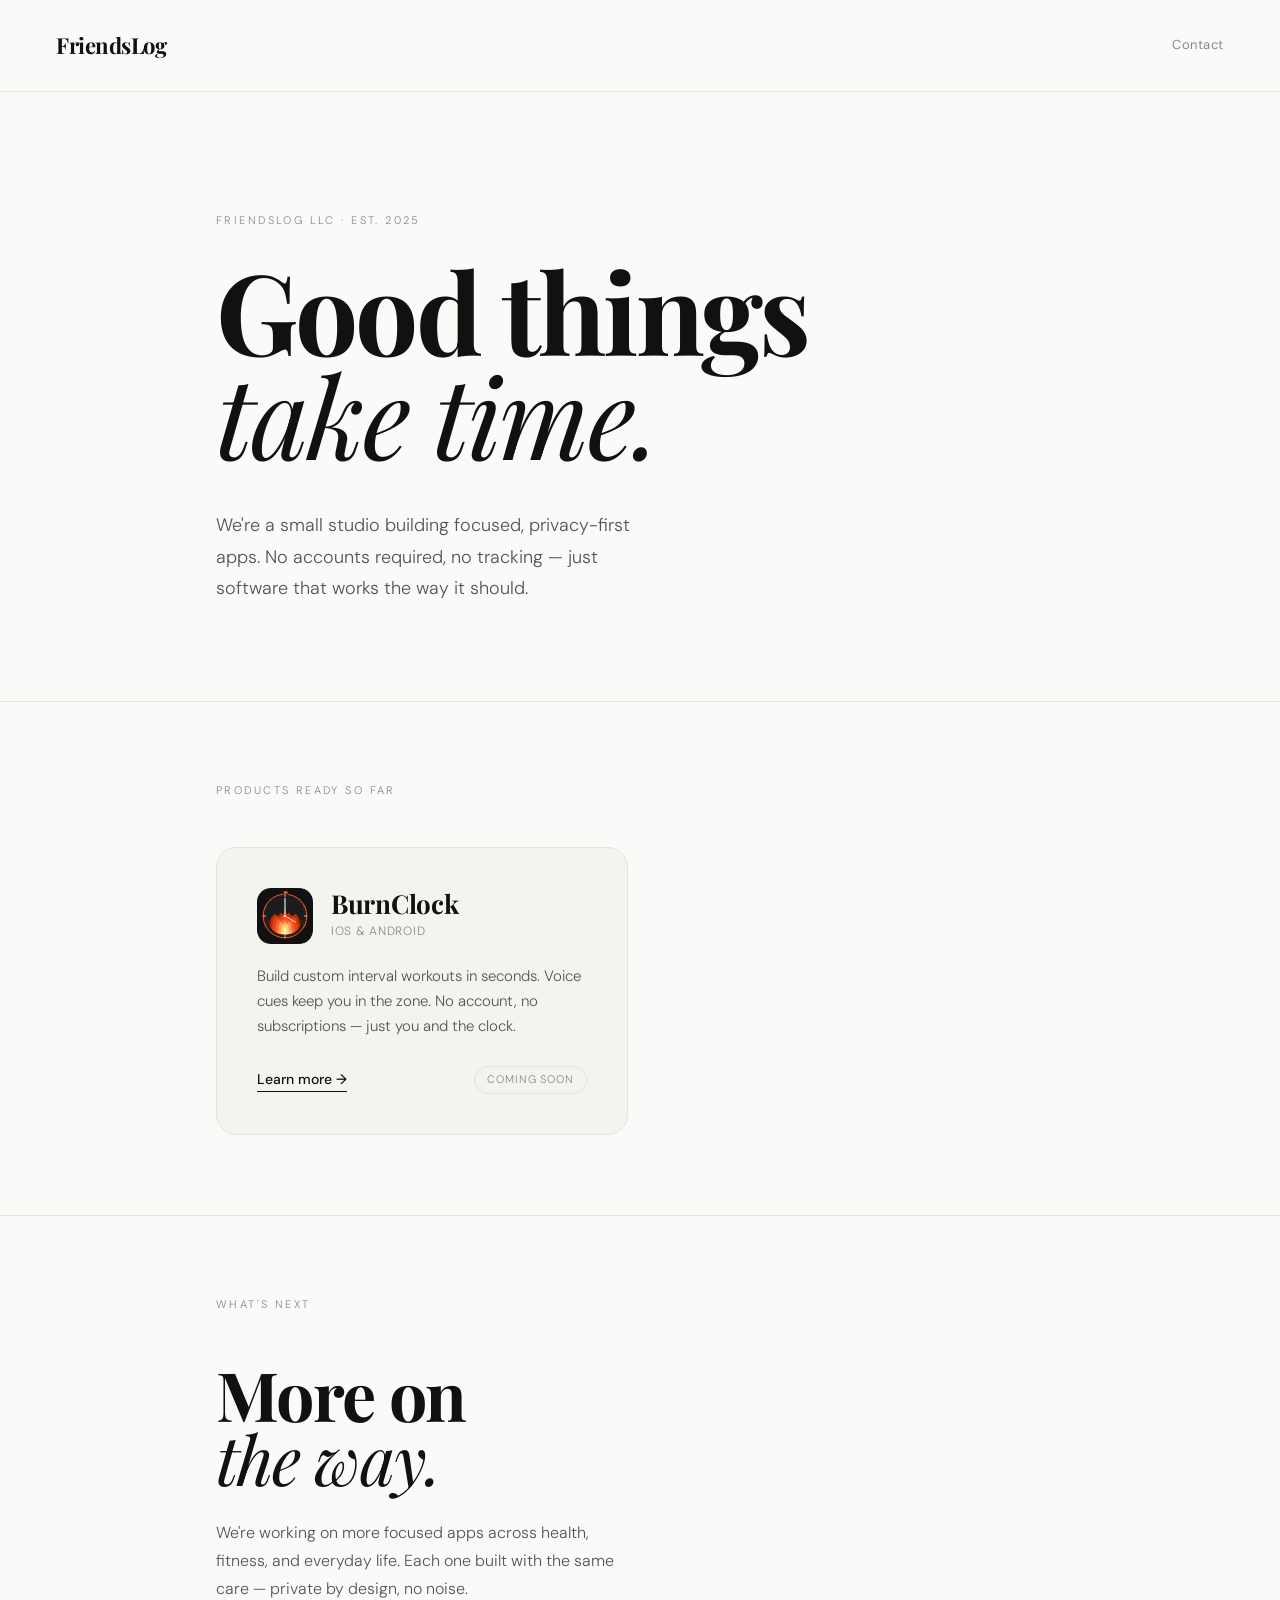
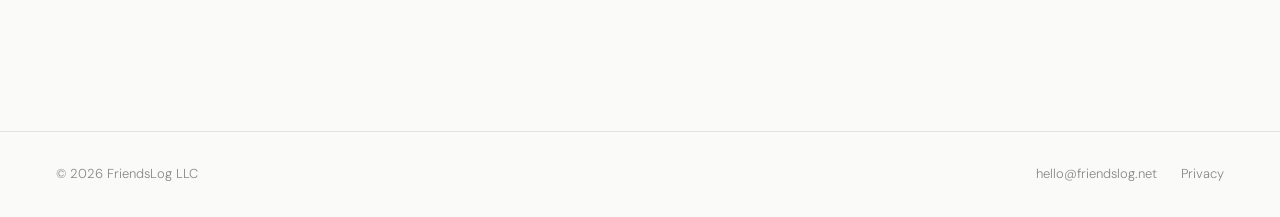
==== index.html @ 87a9f986 "Add feature request link and FriendsLog coming soon homepage BurnClock pages: - Add "Request a Featu" ====
<!DOCTYPE html>
<html lang="en">
<head>
  <meta charset="UTF-8" />
  <meta name="viewport" content="width=device-width, initial-scale=1.0" />
  <title>FriendsLog — Building things people love</title>
  <meta name="description" content="FriendsLog LLC is a small studio building focused, privacy-first apps. No accounts required, no tracking — just software that works." />
  <link rel="preconnect" href="https://fonts.googleapis.com" />
  <link rel="preconnect" href="https://fonts.gstatic.com" crossorigin />
  <link href="https://fonts.googleapis.com/css2?family=Playfair+Display:ital,wght@0,400;0,700;1,400&family=DM+Sans:wght@300;400;500&display=swap" rel="stylesheet" />
  <link rel="stylesheet" href="styles.css" />
  <meta property="og:title" content="FriendsLog — Building things people love" />
  <meta property="og:description" content="A small studio making focused, privacy-first apps. BurnClock and more on the way." />
  <meta property="og:type" content="website" />
  <meta property="og:url" content="https://friendslog.net" />
  <meta name="twitter:card" content="summary" />
  <meta name="twitter:title" content="FriendsLog — Building things people love" />
  <meta name="twitter:description" content="A small studio making focused, privacy-first apps. BurnClock and more on the way." />
</head>
<body>

  <nav>
    <a class="nav-logo" href="/">FriendsLog</a>
    <div class="nav-right">
      <a class="nav-link" href="mailto:hello@friendslog.net">Contact</a>
    </div>
  </nav>

  <section class="hero">
    <p class="eyebrow">FriendsLog LLC · Est. 2025</p>
    <h1>Good things<br><em>take time.</em></h1>
    <p class="hero-desc">We're a small studio building focused, privacy-first apps. No accounts required, no tracking — just software that works the way it should.</p>
  </section>

  <hr class="divider" />

  <section class="products">
    <p class="section-label">Products ready so far</p>
    <div class="products-grid">

      <div class="product-card">
        <div class="product-card-top">
          <img src="burnclock/icon.svg" width="56" height="56" alt="BurnClock icon" class="product-icon" />
          <div>
            <h2 class="product-name">BurnClock</h2>
            <p class="product-platform">iOS &amp; Android</p>
          </div>
        </div>
        <p class="product-desc">Build custom interval workouts in seconds. Voice cues keep you in the zone. No account, no subscriptions — just you and the clock.</p>
        <div class="product-footer">
          <a href="burnclock/" class="product-cta">Learn more →</a>
          <span class="badge">Coming soon</span>
        </div>
      </div>

    </div>
  </section>

  <hr class="divider" />

  <section class="more-coming">
    <p class="section-label">What's next</p>
    <h2>More on<br><em>the way.</em></h2>
    <p class="more-desc">We're working on more focused apps across health, fitness, and everyday life. Each one built with the same care — private by design, no noise.</p>
  </section>

  <footer>
    <p class="footer-left">© 2026 FriendsLog LLC</p>
    <div class="footer-right">
      <a href="mailto:hello@friendslog.net">hello@friendslog.net</a>
      <a href="burnclock/privacy.html">Privacy</a>
    </div>
  </footer>

</body>
</html>
---- styles.css ----
*, *::before, *::after { box-sizing: border-box; margin: 0; padding: 0; }

:root {
  --black:   #111110;
  --white:   #fafaf8;
  --cream:   #f4f4ef;
  --muted:   #888886;
  --border:  #e4e4df;
  --font-display: 'Playfair Display', Georgia, serif;
  --font-body:    'DM Sans', system-ui, sans-serif;
}

html { scroll-behavior: smooth; }

body {
  background: var(--white);
  color: var(--black);
  font-family: var(--font-body);
  font-weight: 300;
  line-height: 1.6;
  -webkit-font-smoothing: antialiased;
  overflow-x: hidden;
}

/* ── NAV ── */
nav {
  display: flex;
  align-items: center;
  justify-content: space-between;
  padding: 28px 56px;
  border-bottom: 1px solid var(--border);
}

.nav-logo {
  font-family: var(--font-display);
  font-size: 22px;
  font-weight: 700;
  letter-spacing: -0.02em;
  color: var(--black);
  text-decoration: none;
}

.nav-right {
  display: flex;
  align-items: center;
  gap: 32px;
}

.nav-link {
  font-size: 13px;
  font-weight: 400;
  letter-spacing: 0.04em;
  color: var(--muted);
  text-decoration: none;
  transition: color 0.2s;
}

.nav-link:hover { color: var(--black); }

/* ── HERO ── */
.hero {
  max-width: 960px;
  margin: 0 auto;
  padding: 120px 56px 96px;
}

.eyebrow {
  font-size: 11px;
  letter-spacing: 0.22em;
  text-transform: uppercase;
  color: var(--muted);
  margin-bottom: 28px;
}

.hero h1 {
  font-family: var(--font-display);
  font-size: clamp(60px, 9vw, 112px);
  font-weight: 700;
  line-height: 0.93;
  letter-spacing: -0.025em;
  margin-bottom: 44px;
}

.hero h1 em {
  font-style: italic;
  font-weight: 400;
}

.hero-desc {
  max-width: 440px;
  font-size: 18px;
  font-weight: 300;
  color: #555;
  line-height: 1.75;
}

/* ── DIVIDER ── */
.divider {
  border: none;
  border-top: 1px solid var(--border);
  margin: 0;
}

/* ── PRODUCTS ── */
.products {
  max-width: 960px;
  margin: 0 auto;
  padding: 80px 56px;
}

.section-label {
  font-size: 11px;
  letter-spacing: 0.22em;
  text-transform: uppercase;
  color: var(--muted);
  margin-bottom: 48px;
}

.products-grid {
  display: grid;
  grid-template-columns: repeat(auto-fill, minmax(320px, 1fr));
  gap: 24px;
}

.product-card {
  border: 1px solid var(--border);
  border-radius: 20px;
  padding: 40px;
  background: var(--cream);
  display: flex;
  flex-direction: column;
  gap: 0;
  transition: border-color 0.25s;
}

.product-card:hover { border-color: #bbb; }

.product-card-top {
  display: flex;
  align-items: center;
  gap: 18px;
  margin-bottom: 20px;
}

.product-icon {
  width: 56px;
  height: 56px;
  border-radius: 14px;
  flex-shrink: 0;
}

.product-name {
  font-family: var(--font-display);
  font-size: 26px;
  font-weight: 700;
  letter-spacing: -0.01em;
  line-height: 1;
}

.product-platform {
  font-size: 12px;
  letter-spacing: 0.06em;
  text-transform: uppercase;
  color: var(--muted);
  margin-top: 5px;
}

.product-desc {
  font-size: 15px;
  color: #555;
  line-height: 1.65;
  flex: 1;
  margin-bottom: 28px;
}

.product-footer {
  display: flex;
  align-items: center;
  justify-content: space-between;
  flex-wrap: wrap;
  gap: 12px;
}

.product-cta {
  font-size: 14px;
  font-weight: 500;
  color: var(--black);
  text-decoration: none;
  border-bottom: 1.5px solid var(--black);
  padding-bottom: 1px;
  transition: opacity 0.2s;
}

.product-cta:hover { opacity: 0.45; }

.badge {
  font-size: 11px;
  letter-spacing: 0.08em;
  text-transform: uppercase;
  color: var(--muted);
  border: 1px solid var(--border);
  border-radius: 50px;
  padding: 4px 12px;
}

/* ── MORE COMING ── */
.more-coming {
  max-width: 960px;
  margin: 0 auto;
  padding: 80px 56px 128px;
}

.more-coming h2 {
  font-family: var(--font-display);
  font-size: clamp(36px, 5.5vw, 68px);
  font-weight: 700;
  letter-spacing: -0.025em;
  line-height: 0.95;
  margin: 40px 0 28px;
}

.more-coming h2 em {
  font-style: italic;
  font-weight: 400;
}

.more-desc {
  max-width: 400px;
  font-size: 16px;
  font-weight: 300;
  color: #555;
  line-height: 1.75;
}

/* ── FOOTER ── */
footer {
  border-top: 1px solid var(--border);
  padding: 32px 56px;
  display: flex;
  align-items: center;
  justify-content: space-between;
  flex-wrap: wrap;
  gap: 12px;
}

.footer-left {
  font-size: 13px;
  color: var(--muted);
}

.footer-right {
  display: flex;
  gap: 24px;
}

.footer-right a {
  font-size: 13px;
  color: var(--muted);
  text-decoration: none;
  transition: color 0.2s;
}

.footer-right a:hover { color: var(--black); }

/* ── MOBILE ── */
@media (max-width: 640px) {
  nav { padding: 20px 24px; }
  .hero { padding: 72px 24px 64px; }
  .products { padding: 56px 24px; }
  .product-card { padding: 28px 24px; }
  .more-coming { padding: 56px 24px 80px; }
  footer { padding: 28px 24px; flex-direction: column; align-items: flex-start; }
}

@media (prefers-reduced-motion: reduce) {
  * { transition: none !important; }
}
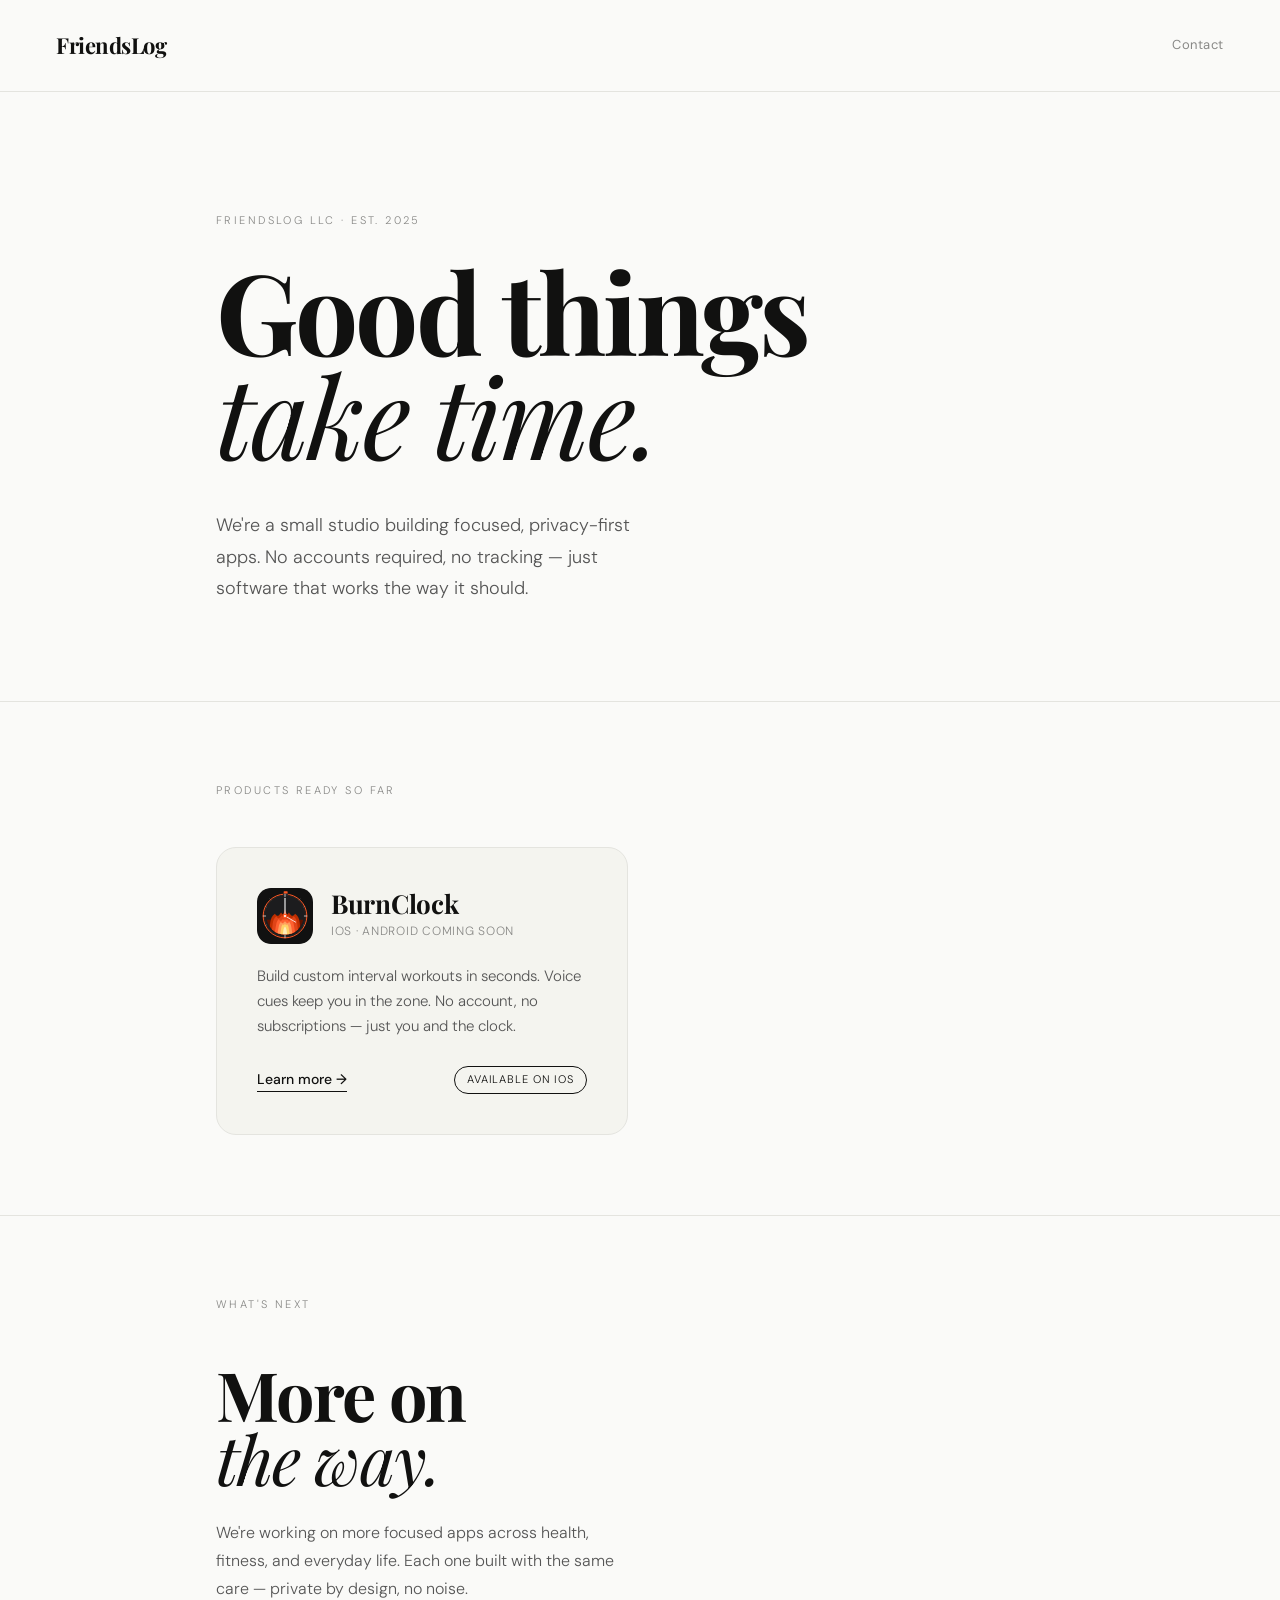
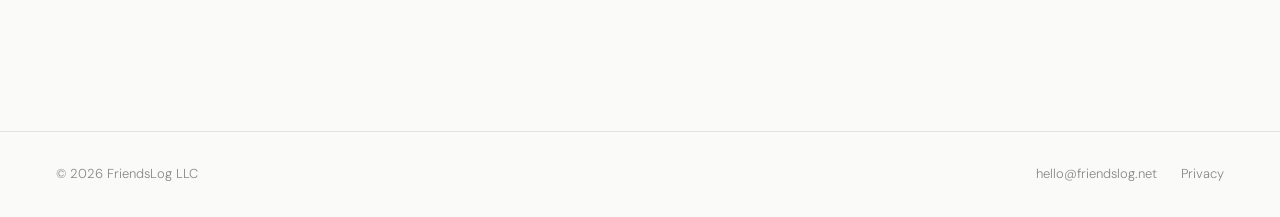
==== commit 388c1aea: "Mark BurnClock as launched on iOS, disable Google Play button BurnClock is now live on the App Store" ====
--- a/index.html
+++ b/index.html
@@ -43,13 +43,13 @@
           <img src="burnclock/icon.svg" width="56" height="56" alt="BurnClock icon" class="product-icon" />
           <div>
             <h2 class="product-name">BurnClock</h2>
-            <p class="product-platform">iOS &amp; Android</p>
+            <p class="product-platform">iOS · Android coming soon</p>
           </div>
         </div>
         <p class="product-desc">Build custom interval workouts in seconds. Voice cues keep you in the zone. No account, no subscriptions — just you and the clock.</p>
         <div class="product-footer">
           <a href="burnclock/" class="product-cta">Learn more →</a>
-          <span class="badge">Coming soon</span>
+          <span class="badge badge--live">Available on iOS</span>
         </div>
       </div>
 
--- a/styles.css
+++ b/styles.css
@@ -203,6 +203,11 @@
   padding: 4px 12px;
 }
 
+.badge--live {
+  color: var(--black);
+  border-color: var(--black);
+}
+
 /* ── MORE COMING ── */
 .more-coming {
   max-width: 960px;
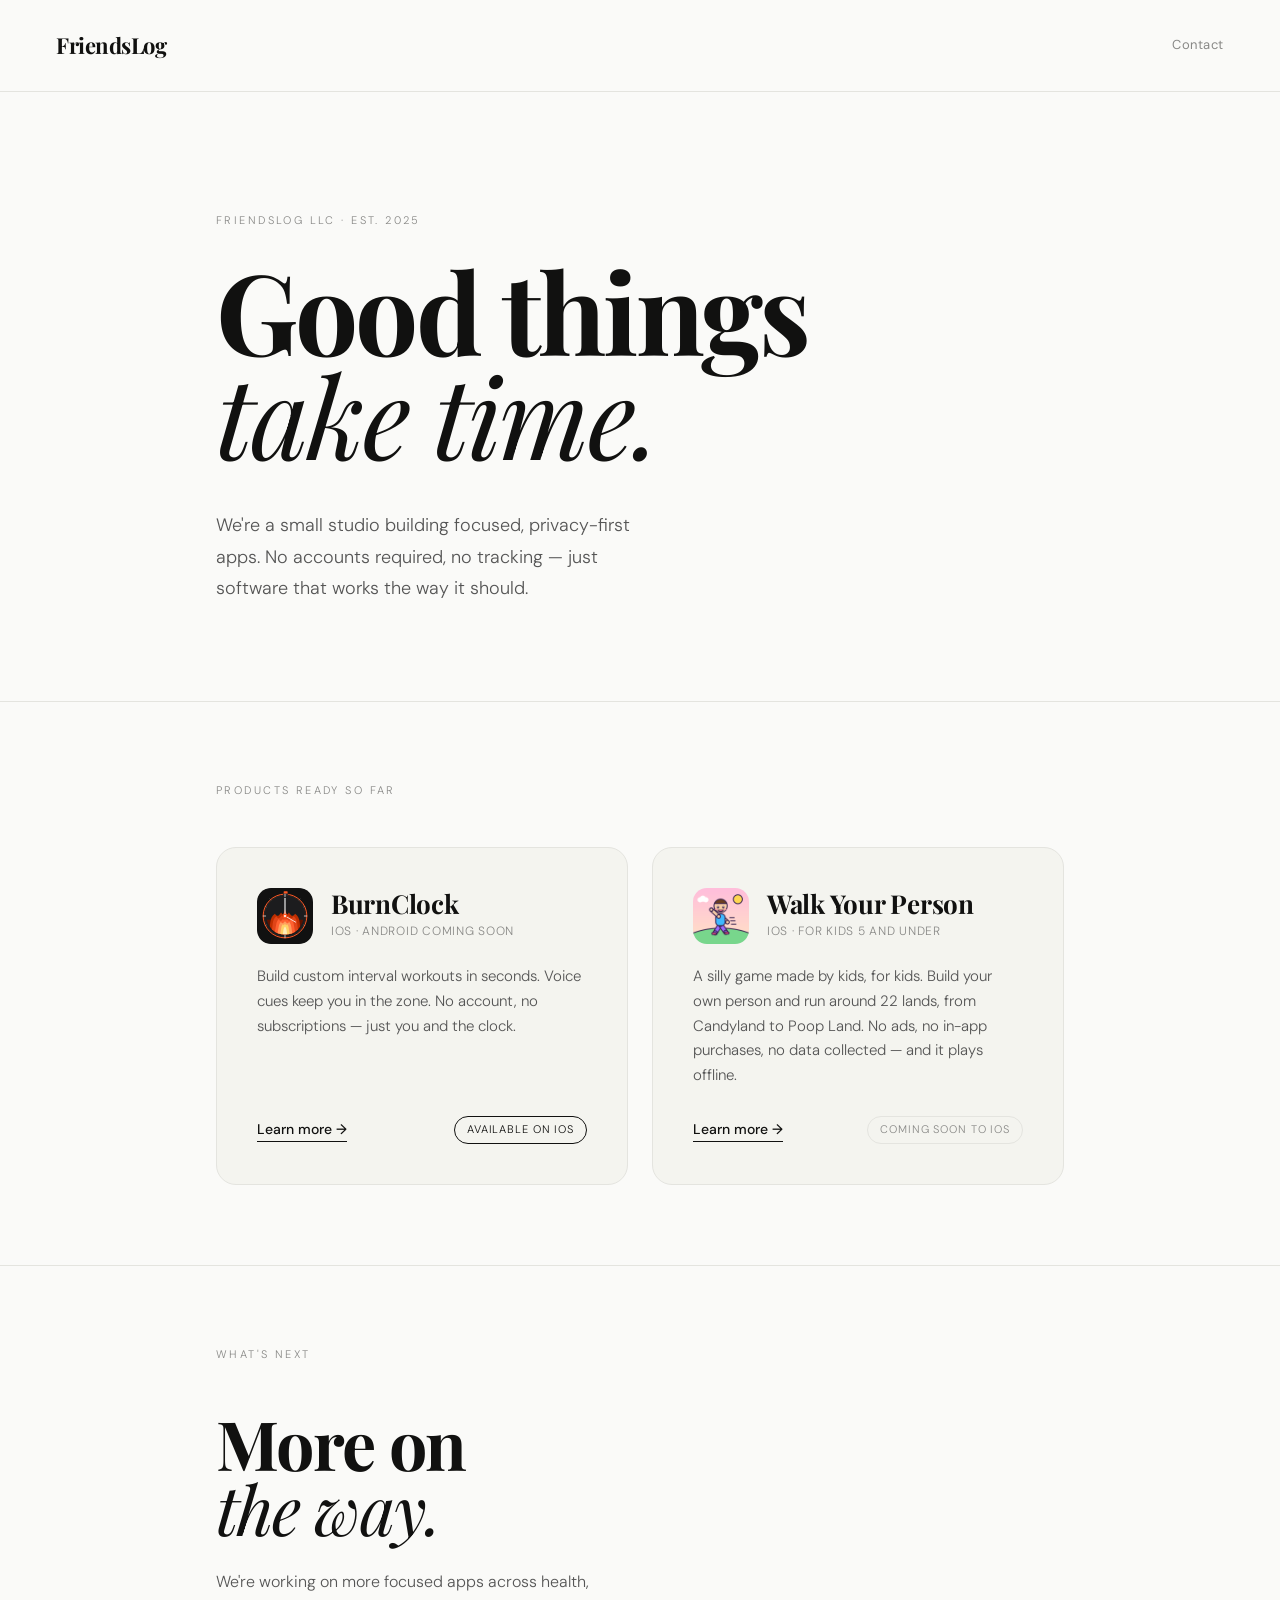
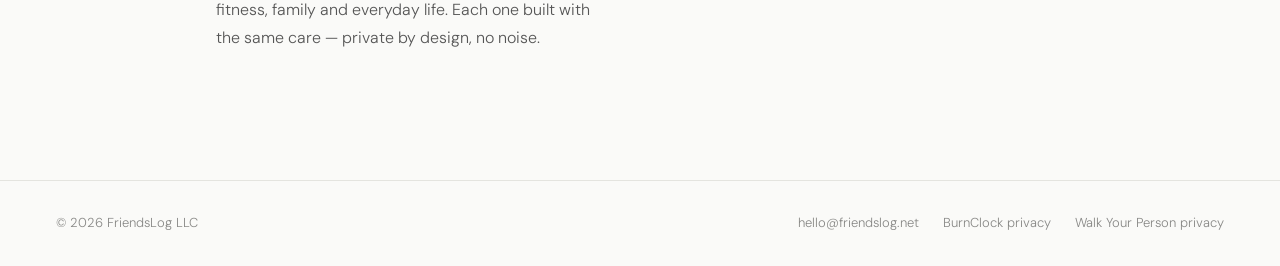
==== commit cd0bf79d: "Add Walk Your Person site and homepage updates Co-Authored-By: Claude Opus 5.5 <noreply@anthropic.co" ====
--- a/index.html
+++ b/index.html
@@ -10,12 +10,12 @@
   <link href="https://fonts.googleapis.com/css2?family=Playfair+Display:ital,wght@0,400;0,700;1,400&family=DM+Sans:wght@300;400;500&display=swap" rel="stylesheet" />
   <link rel="stylesheet" href="styles.css" />
   <meta property="og:title" content="FriendsLog — Building things people love" />
-  <meta property="og:description" content="A small studio making focused, privacy-first apps. BurnClock and more on the way." />
+  <meta property="og:description" content="A small studio making focused, privacy-first apps. BurnClock, Walk Your Person and more on the way." />
   <meta property="og:type" content="website" />
   <meta property="og:url" content="https://friendslog.net" />
   <meta name="twitter:card" content="summary" />
   <meta name="twitter:title" content="FriendsLog — Building things people love" />
-  <meta name="twitter:description" content="A small studio making focused, privacy-first apps. BurnClock and more on the way." />
+  <meta name="twitter:description" content="A small studio making focused, privacy-first apps. BurnClock, Walk Your Person and more on the way." />
 </head>
 <body>
 
@@ -53,6 +53,21 @@
         </div>
       </div>
 
+      <div class="product-card">
+        <div class="product-card-top">
+          <img src="walkyourperson/icon.png" width="56" height="56" alt="Walk Your Person icon" class="product-icon" />
+          <div>
+            <h2 class="product-name">Walk Your Person</h2>
+            <p class="product-platform">iOS · For kids 5 and under</p>
+          </div>
+        </div>
+        <p class="product-desc">A silly game made by kids, for kids. Build your own person and run around 22 lands, from Candyland to Poop Land. No ads, no in-app purchases, no data collected — and it plays offline.</p>
+        <div class="product-footer">
+          <a href="walkyourperson/" class="product-cta">Learn more →</a>
+          <span class="badge">Coming soon to iOS</span>
+        </div>
+      </div>
+
     </div>
   </section>
 
@@ -61,14 +76,15 @@
   <section class="more-coming">
     <p class="section-label">What's next</p>
     <h2>More on<br><em>the way.</em></h2>
-    <p class="more-desc">We're working on more focused apps across health, fitness, and everyday life. Each one built with the same care — private by design, no noise.</p>
+    <p class="more-desc">We're working on more focused apps across health, fitness, family and everyday life. Each one built with the same care — private by design, no noise.</p>
   </section>
 
   <footer>
     <p class="footer-left">© 2026 FriendsLog LLC</p>
     <div class="footer-right">
       <a href="mailto:hello@friendslog.net">hello@friendslog.net</a>
-      <a href="burnclock/privacy.html">Privacy</a>
+      <a href="burnclock/privacy.html">BurnClock privacy</a>
+      <a href="walkyourperson/privacy.html">Walk Your Person privacy</a>
     </div>
   </footer>
 
--- a/styles.css
+++ b/styles.css
@@ -255,7 +255,8 @@
 
 .footer-right {
   display: flex;
-  gap: 24px;
+  flex-wrap: wrap;
+  gap: 8px 24px;
 }
 
 .footer-right a {
